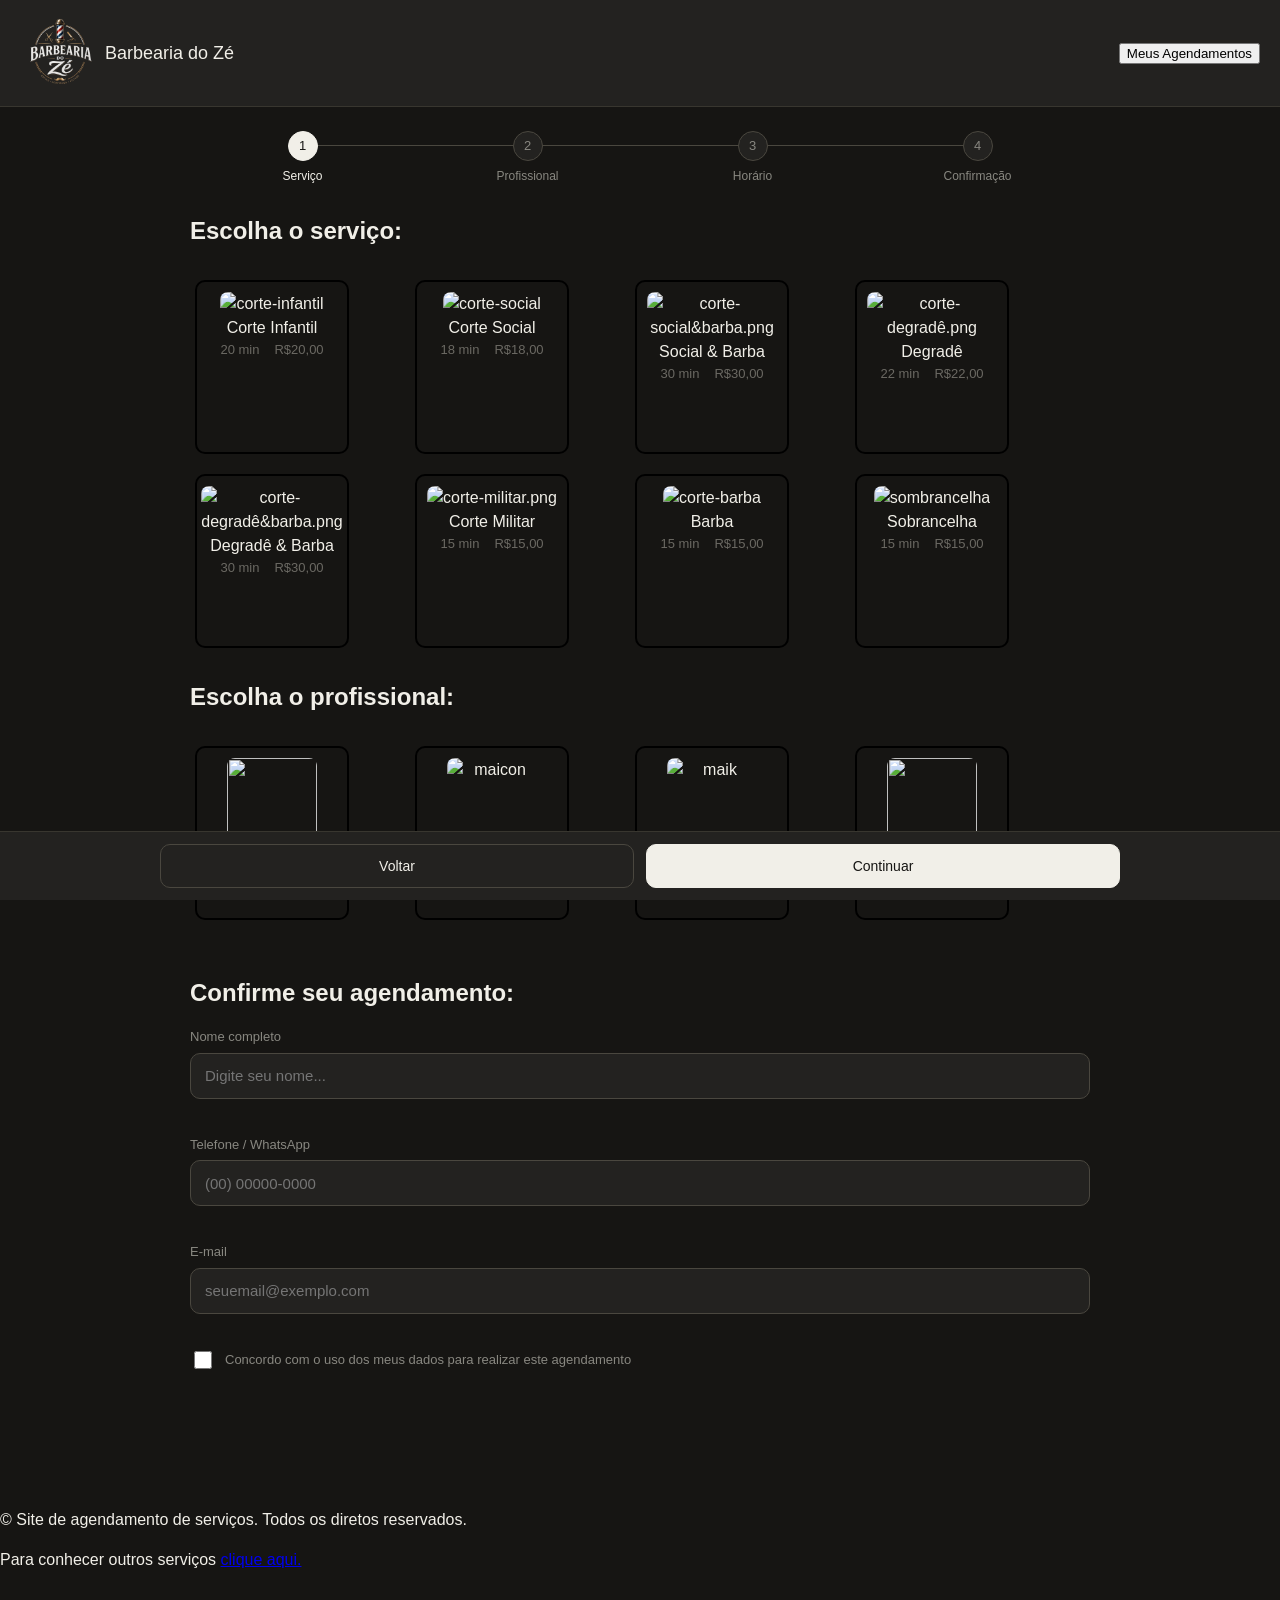
==== src/main/resources/static/index.html @ 599cdbfb "Adicinando o navbar, estilizando as etapas, mudança nos cards e estilização nos imputs de dados" ====
<!DOCTYPE html>
<html lang="pt-br">
<head>
    <meta charset="UTF-8">
    <meta name="viewport" content="width=device-width, initial-scale=1.0">
    <title>Agendamento de Cortes</title>
    <link rel="stylesheet" href="styles/style.css">
</head>
<body>

    <header class="topbar">

        <div class="topbar_logo">
            <div class="topbar__brand">
                <img src="assets/images/logos/barbearia-dark.png" alt="logo-barbearia">
                <div class="topbar__nome">Barbearia do Zé</div>
            </div>
        </div>
        <button class="btn__historico__agendamentos" id="btn-historico">
            <i class="botao hitorico"></i>
            Meus Agendamentos
        </button>

    </header>

    <main class="conteiner">

        <ol class="etapa" id="etapa">
            <li class="etapa__item ativo">
                <span class="etapa__ciclo">1</span>
                <span class="etapa__label">Serviço</span>
            </li>
            <li class="etapa__item">
                <span class="etapa__ciclo">2</span>
                <span class="etapa__label">Profissional</span>
            </li>
            <li class="etapa__item">
                <span class="etapa__ciclo">3</span>
                <span class="etapa__label">Horário</span>
            </li>
            <li class="etapa__item">
                <span class="etapa__ciclo">4</span>
                <span class="etapa__label">Confirmação</span>
            </li>
        </ol>

        <!-- Cortes de Cabelo -->
        <h1>Escolha o serviço:</h1>
        <section class="sequencia" id="lista-servico"></section>


        <!-- Seleção do Profissional -->
        <h1>Escolha o profissional:</h1>
        <section class="sequencia" id="lista-profissionais"></section>

        <img src="" alt="">

        <!-- Coleta do Nome do Cliente -->
        <h1>Confirme seu agendamento:</h1>
        <section>
            <form class="formulario" id="formulario" novalidate>
                <div class="campo">
                    <label for="inp-nome">Nome completo</label>
                    <input type="text" id="inp-nome" name="inputNome" autocomplete="off" placeholder="Digite seu nome...">
                    <span class="campo__erro" id="erro-nome"></span>
                </div>

                <div class="campo">
                    <label for="inp-tel">Telefone / WhatsApp</label>
                    <input type="tel" id="inp-tel" name="inputTel" autocomplete="off" placeholder="(00) 00000-0000">
                    <span class="campo__erro" id="erro-tel"></span>
                </div>

                <div class="campo">
                    <label for="inp-email">E-mail</label>
                    <input type="email" id="inp-email" name="inputEmail" autocomplete="off" placeholder="seuemail@exemplo.com">
                    <span class="campo__erro" id="erro-email"></span>
                </div>

                <div class="campo">
                    <label class="checkbox">
                        <input type="checkbox" id="inp-consentimento">
                        <span>Concordo com o uso dos meus dados para realizar este agendamento</span>
                    </label>
                    <span class="campo__erro" id="erro-consentimento"></span>
                </div>
            </form>
        </section>

        <nav class="nav-etapa">
            <button onclick="voltarEtapa()">Voltar</button>
            <button onclick="avancarEtapa()">Continuar</button>
        </nav>

    </main>
    <footer>
        <p>&copy Site de agendamento de serviços. Todos os diretos reservados.</p>
        <p>Para conhecer outros serviços <a href="../MyProjects/site-html/sobremim.html" target="_blank">clique aqui.</a></p>
    </footer>

    <script src="js/script.js"></script>
</body>
</html>
---- src/main/resources/static/styles/style.css ----
body {
    margin: 0;
    font-family: -apple-system, BlinkMacSystemFont, "Segoe UI", Roboto, Helvetica, Arial, sans-serif;;
    background: #161513;
    color: #f1efe8;
    line-height: 1.5; /* Oq isso faz? */
    -webkit-font-smoothing: antialiased; /* Oq isso faz? */
    padding-bottom: 80px;
}

h1 {
    font-size: 1.5rem;
}
.topbar {
    display: flex;
    align-items: center;
    justify-content: space-between;
    padding: 8px 20px;
    border-bottom: 0.5px solid #38362f;
    position: sticky;
    top: 0;
    z-index: 10;
    background: #232220;
}

.topbar__brand {
  display: flex;
  align-items: center;
  gap: 5px;
}

.topbar__nome {
  font-weight: 500;
  font-size: 18px;
}

.topbar img {
    width: 80px;
    height: 90px;
    object-fit: contain;
}

/* ETAPA (stepper) */
.etapa {
    display: flex;
    list-style: none;
    padding: 0;
    margin: 0 0 28px;
}

.etapa__item {
    flex: 1;
    display: flex;
    flex-direction: column;
    align-items: center;
    gap: 6px;
    position: relative;
    font-size: 12px;
    color: #888780;
}

/* Linha conectando os itens */
.etapa__item::before {
    content: "";
    position: absolute;
    top: 14px;
    left: -50%;
    width: 100%;
    height: 1px;
    background: #4a473f;
    z-index: -1;
}

.etapa__item:first-child::before {
    content: none;
}

.etapa__ciclo {
    width: 28px;
    height: 28px;
    border-radius: 50%;
    background: #232220;
    border: 1px solid #4a473f;
    display: flex;
    align-items: center;
    justify-content: center;
    font-size: 13px;
    font-weight: 500;
    color: #888780;
}

/* Etapa ativa */
.etapa__item.ativo .etapa__ciclo {
    background: #f1efe8;
    color: #161513;
    border-color: #f1efe8;
}

.etapa__item.ativo .etapa__label {
    color: #f1efe8;
    font-weight: 500;
}

/* Etapa concluída */
.etapa__item.concluido .etapa__ciclo {
    background: #085041;
    color: #9fe1cb;
    border-color: #0f6e56;
}

.conteiner {
    max-width: 900px;
    margin: 0 auto; /* Isso deixou centralizado  */
    padding: 24px 16px 100px;
}

.sequencia {
    display: grid;
    grid-template-columns: repeat(4, 200px); /* sequencia "formato de tabela"*/
    gap: 20px;
    padding: 15px 5px;
    /*display: flex; /* organiza os dados em sequencia "lateral" */
    
    overflow-x: auto;
    overflow-y: hidden;
}

input[type="radio"] {
    display: none;
}

.card {
    width: 130px;
    height: 150px;
    flex-shrink: 0; /* impede o card de encolher */

    display: flex;
    flex-direction: column;
    align-items: center;
    
    border: 2px solid #000;
    border-radius: 10px;
    padding: 10px;
    cursor: pointer;
    text-align: center;
}

.dados {
    font-size: 13px;
    color: #6b6963;
    display: flex;
    justify-content: space-between;
    gap: 15px;
}

.titulo {
    font-weight: 500;
    font-size: 1x;
}

.card img { /* As imagens tem que manter uma proporção fixa - 3-4*/
    width: 90px;
    height: 100px; /* Define a altura da imagem*/
    object-fit: contain; /* mantém a proporção */
    border-radius: 8px;
}

input[type="radio"]:checked + .card {
    border: 2px solid #ccc;
    transform: scale(1.05);
}

.btn {
  display: inline-flex;
  align-items: center;
  gap: 8px;
  height: 44px;
  padding: 0 20px;
  border-radius: var(--radius-md);
  border: 1px solid var(--color-border-strong);
  background: transparent;
  color: var(--color-text);
  font-family: inherit;
  font-size: 14px;
  font-weight: 500;
  cursor: pointer;
  transition: transform 0.08s ease, background 0.12s ease;
}

/* FORMULARIO PARA INSERIR OS DADOS DO USUARIO*/

.formulario {
    display: flex;
    flex-direction: column;
    gap: 16px;
    margin-top: 12px;
}

.campo {
    display: flex;
    flex-direction: column;
    gap: 6px;
}

.campo label {
    font-size: 13px;
    font-weight: 500;
    color: #888780;
}

.campo input[type="text"],
.campo input[type="tel"],
.campo input[type="email"] {
    height: 44px;
    padding: 0 14px;
    border-radius: 10px;
    border: 1px solid #4a473f;
    background: #232220;
    color: #f1efe8;
    font-family: inherit;
    font-size: 15px;
}

.campo input:focus {
    outline: none;
    border-color: #0f6e56;
    box-shadow: 0 0 0 3px #04342c;
}

.campo input.invalido {
    border-color: #993c1d;
}

.campo__erro {
    font-size: 12px;
    color: #f0997b;
    min-height: 14px;
}

.checkbox {
    display: flex;
    align-items: flex-start;
    gap: 10px;
    font-size: 14px;
    color: #888780;
    cursor: pointer;
}

.checkbox input {
    width: 18px;
    height: 18px;
    margin-top: 1px;
    accent-color: #0f6e56;
    flex-shrink: 0;
}

/*   BOTOES DE NAVEGAÇÃO   */
.nav-etapa {
    display: flex;
    justify-content: space-between;
    gap: 12px;
    padding: 12px 160px;
    background: #232220;
    border-top: 0.5px solid #38362f;
    position: fixed;
    bottom: 0;
    left: 0;
    right: 0;
}

.nav-etapa button {
    flex: 1;
    height: 44px;
    border-radius: 10px;
    border: 1px solid #4a473f;
    background: transparent;
    color: #f1efe8;
    font-family: inherit;
    font-size: 14px;
    font-weight: 500;
    cursor: pointer;
    transition: background 0.12s ease, transform 0.08s ease;
}

.nav-etapa button:hover {
    background: #464441;
}

.nav-etapa button:active {
    transform: scale(0.98);
}

/* Botão continuar (último filho) com destaque */
.nav-etapa button:last-child {
    background: #f1efe8;
    color: #161513;
    border-color: #f1efe8;
}

.nav-etapa button:last-child:hover {
    opacity: 0.9;
}
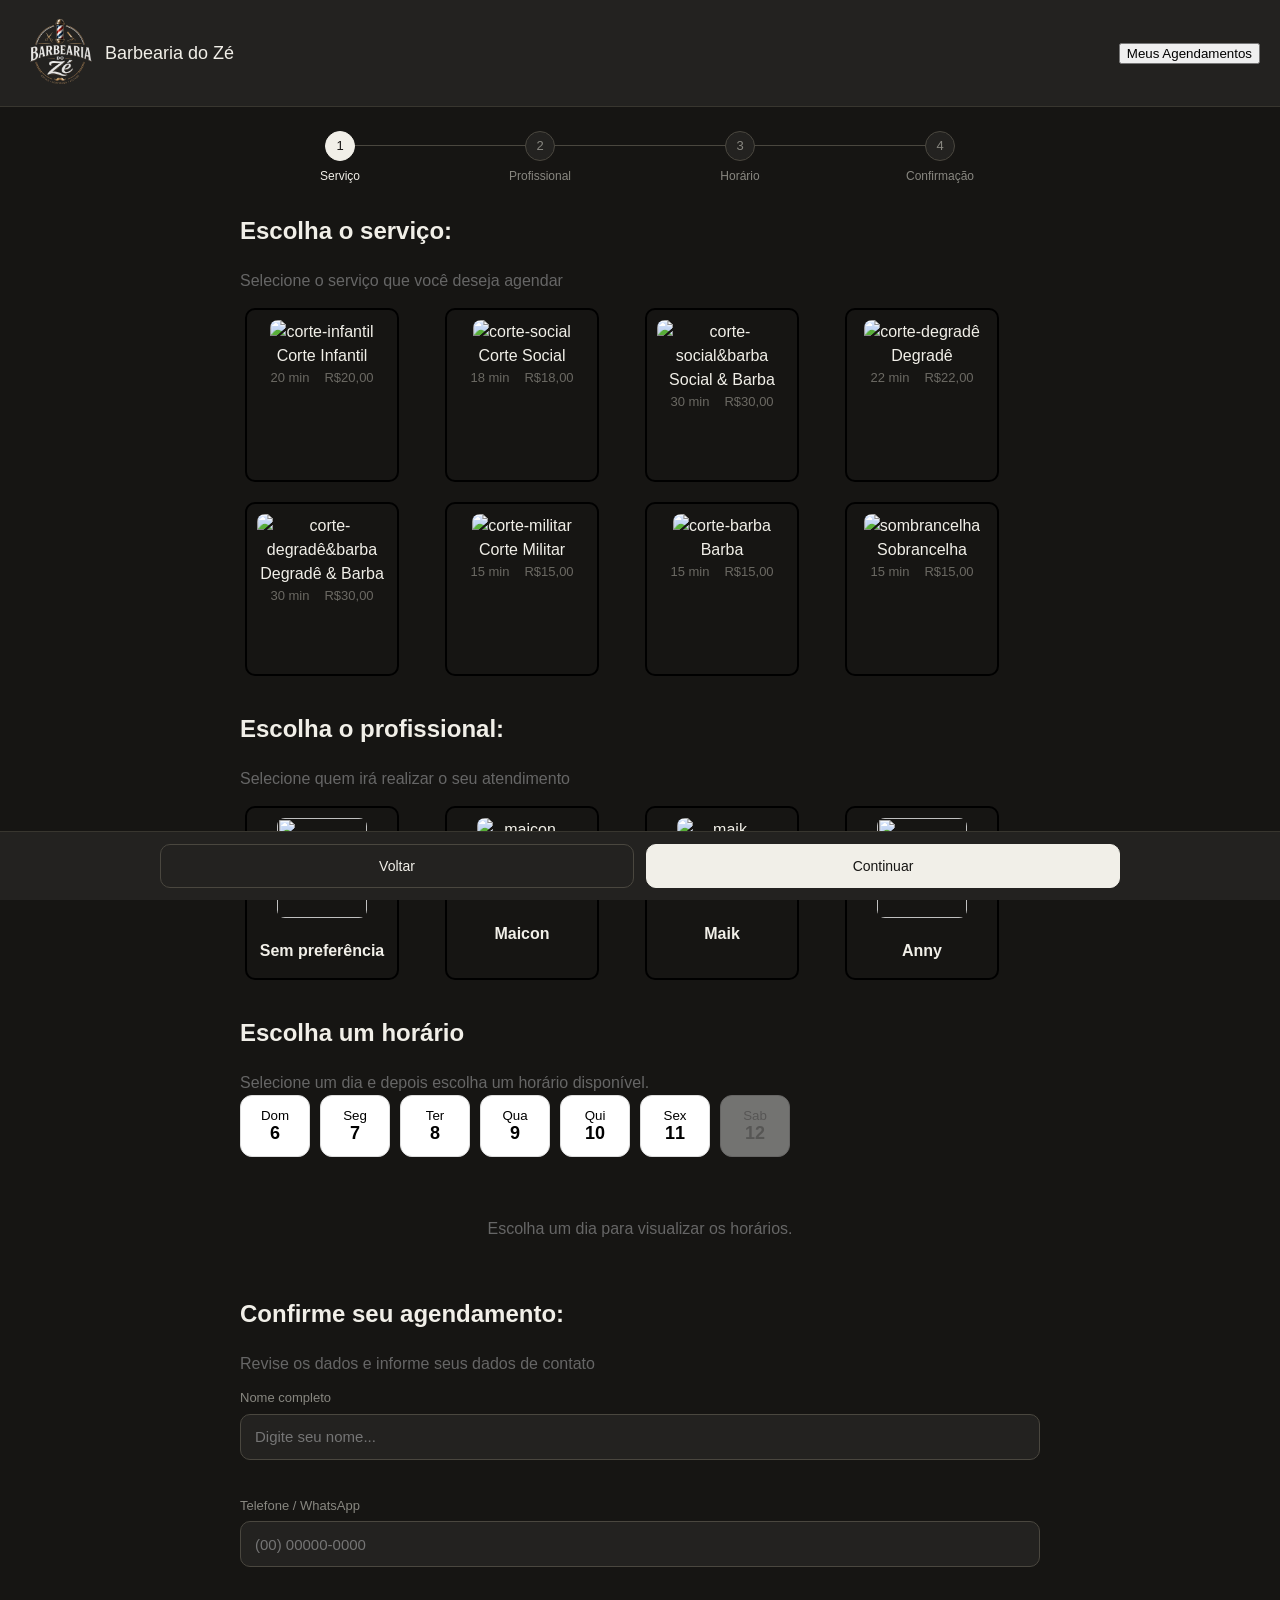
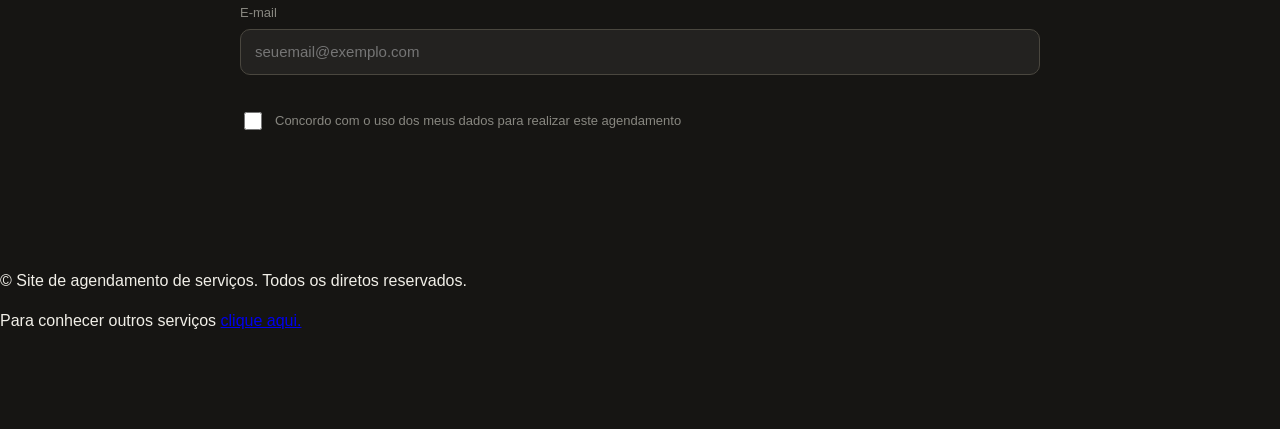
==== commit bb5a4979: "Add scheduling UI and time-slot rendering Restructure the booking UI to include an agenda section an" ====
--- a/src/main/resources/static/index.html
+++ b/src/main/resources/static/index.html
@@ -45,19 +45,31 @@
         </ol>
 
         <!-- Cortes de Cabelo -->
-        <h1>Escolha o serviço:</h1>
-        <section class="sequencia" id="lista-servico"></section>
+        <section>
+            <h1>Escolha o serviço:</h1>
+            <p class="etapa__subtitulo">Selecione o serviço que você deseja agendar</p>
+            <div class="sequencia" id="lista-servico"></div>
+        </section>
 
 
         <!-- Seleção do Profissional -->
-        <h1>Escolha o profissional:</h1>
-        <section class="sequencia" id="lista-profissionais"></section>
-
-        <img src="" alt="">
-
+        <section>
+            <h1>Escolha o profissional:</h1>
+            <p class="etapa__subtitulo">Selecione quem irá realizar o seu atendimento</p>
+            <div class="sequencia" id="lista-profissionais"></div>
+        </section>
+        
+        <section class="agenda">
+            <h1 class="etapa__titulo">Escolha um horário</h1>
+            <p class="etapa__subtitulo">Selecione um dia e depois escolha um horário disponível.</p>
+            <div class="abas-dias" id="abas-dias"></div>
+            <div class="grade-horarios" id="grade-horarios"></div>
+        </section>
+        
         <!-- Coleta do Nome do Cliente -->
-        <h1>Confirme seu agendamento:</h1>
         <section>
+            <h1 class=""etapa__titulo>Confirme seu agendamento:</h1>
+            <p class="etapa__subtitulo">Revise os dados e informe seus dados de contato</p>
             <form class="formulario" id="formulario" novalidate>
                 <div class="campo">
                     <label for="inp-nome">Nome completo</label>
--- a/src/main/resources/static/styles/style.css
+++ b/src/main/resources/static/styles/style.css
@@ -1,6 +1,6 @@
 body {
     margin: 0;
-    font-family: -apple-system, BlinkMacSystemFont, "Segoe UI", Roboto, Helvetica, Arial, sans-serif;;
+    font-family: Arial, Helvetica, sans-serif;
     background: #161513;
     color: #f1efe8;
     line-height: 1.5; /* Oq isso faz? */
@@ -109,14 +109,14 @@
 }
 
 .conteiner {
-    max-width: 900px;
+    max-width: 800px;
     margin: 0 auto; /* Isso deixou centralizado  */
     padding: 24px 16px 100px;
 }
 
 .sequencia {
     display: grid;
-    grid-template-columns: repeat(4, 200px); /* sequencia "formato de tabela"*/
+    grid-template-columns: repeat(4, 180px); /* sequencia "formato de tabela"*/
     gap: 20px;
     padding: 15px 5px;
     /*display: flex; /* organiza os dados em sequencia "lateral" */
@@ -168,6 +168,120 @@
 input[type="radio"]:checked + .card {
     border: 2px solid #ccc;
     transform: scale(1.05);
+}
+
+:root {
+  --cor-fundo: #f5f5f5;
+  --cor-card: #ffffff;
+  --cor-borda: #dddddd;
+  --cor-texto: #222222;
+  --cor-texto-suave: #666666;
+
+  --cor-primaria: #111111;
+  --cor-primaria-texto: #ffffff;
+
+  --cor-selecionado: #dff5ec;
+  --cor-selecionado-texto: #0a5c46;
+
+  --radius: 12px;
+}/*
+
+* {
+  box-sizing: border-box;
+}
+
+body {
+  margin: 0;
+  font-family: Arial, Helvetica, sans-serif;
+  background: var(--cor-fundo);
+  color: var(--cor-texto);
+}
+
+.container {
+  max-width: 700px;
+  margin: auto;
+  padding: 24px;
+}
+*/
+
+
+.etapa__subtitulo {
+  color: var(--cor-texto-suave);
+  margin-bottom: 0px;
+  padding-top: 0px;
+}
+
+/* DIAS */
+
+.abas-dias {
+  display: flex;
+  gap: 10px;
+  overflow-x: auto;
+  margin-bottom: 24px;
+}
+
+.dia {
+  min-width: 70px;
+  padding: 12px;
+  border: 1px solid var(--cor-borda);
+  border-radius: var(--radius);
+  background: var(--cor-card);
+  cursor: pointer;
+
+  display: flex;
+  flex-direction: column;
+  align-items: center;
+}
+
+.dia strong {
+  font-size: 18px;
+}
+
+.dia.ativo {
+  background: var(--cor-primaria);
+  color: var(--cor-primaria-texto);
+  border-color: var(--cor-primaria);
+}
+
+.dia:disabled {
+  opacity: 0.4;
+  cursor: not-allowed;
+}
+
+/* HORÁRIOS */
+
+.grade-horarios {
+  display: grid;
+  grid-template-columns: repeat(auto-fill, minmax(90px, 1fr));
+  gap: 12px;
+}
+
+.horario {
+  padding: 12px;
+  border: 1px solid var(--cor-borda);
+  border-radius: var(--radius);
+  background: var(--cor-card);
+  cursor: pointer;
+}
+
+.horario.ativo {
+  background: var(--cor-selecionado);
+  border-color: #0f6e56;
+  color: var(--cor-selecionado-texto);
+  font-weight: bold;
+}
+
+.horario:disabled {
+  opacity: 0.35;
+  text-decoration: line-through;
+  cursor: not-allowed;
+}
+
+.mensagem {
+  text-align: center;
+  color: var(--cor-texto-suave);
+  padding: 20px;
+  grid-column: 1 / -1;
 }
 
 .btn {
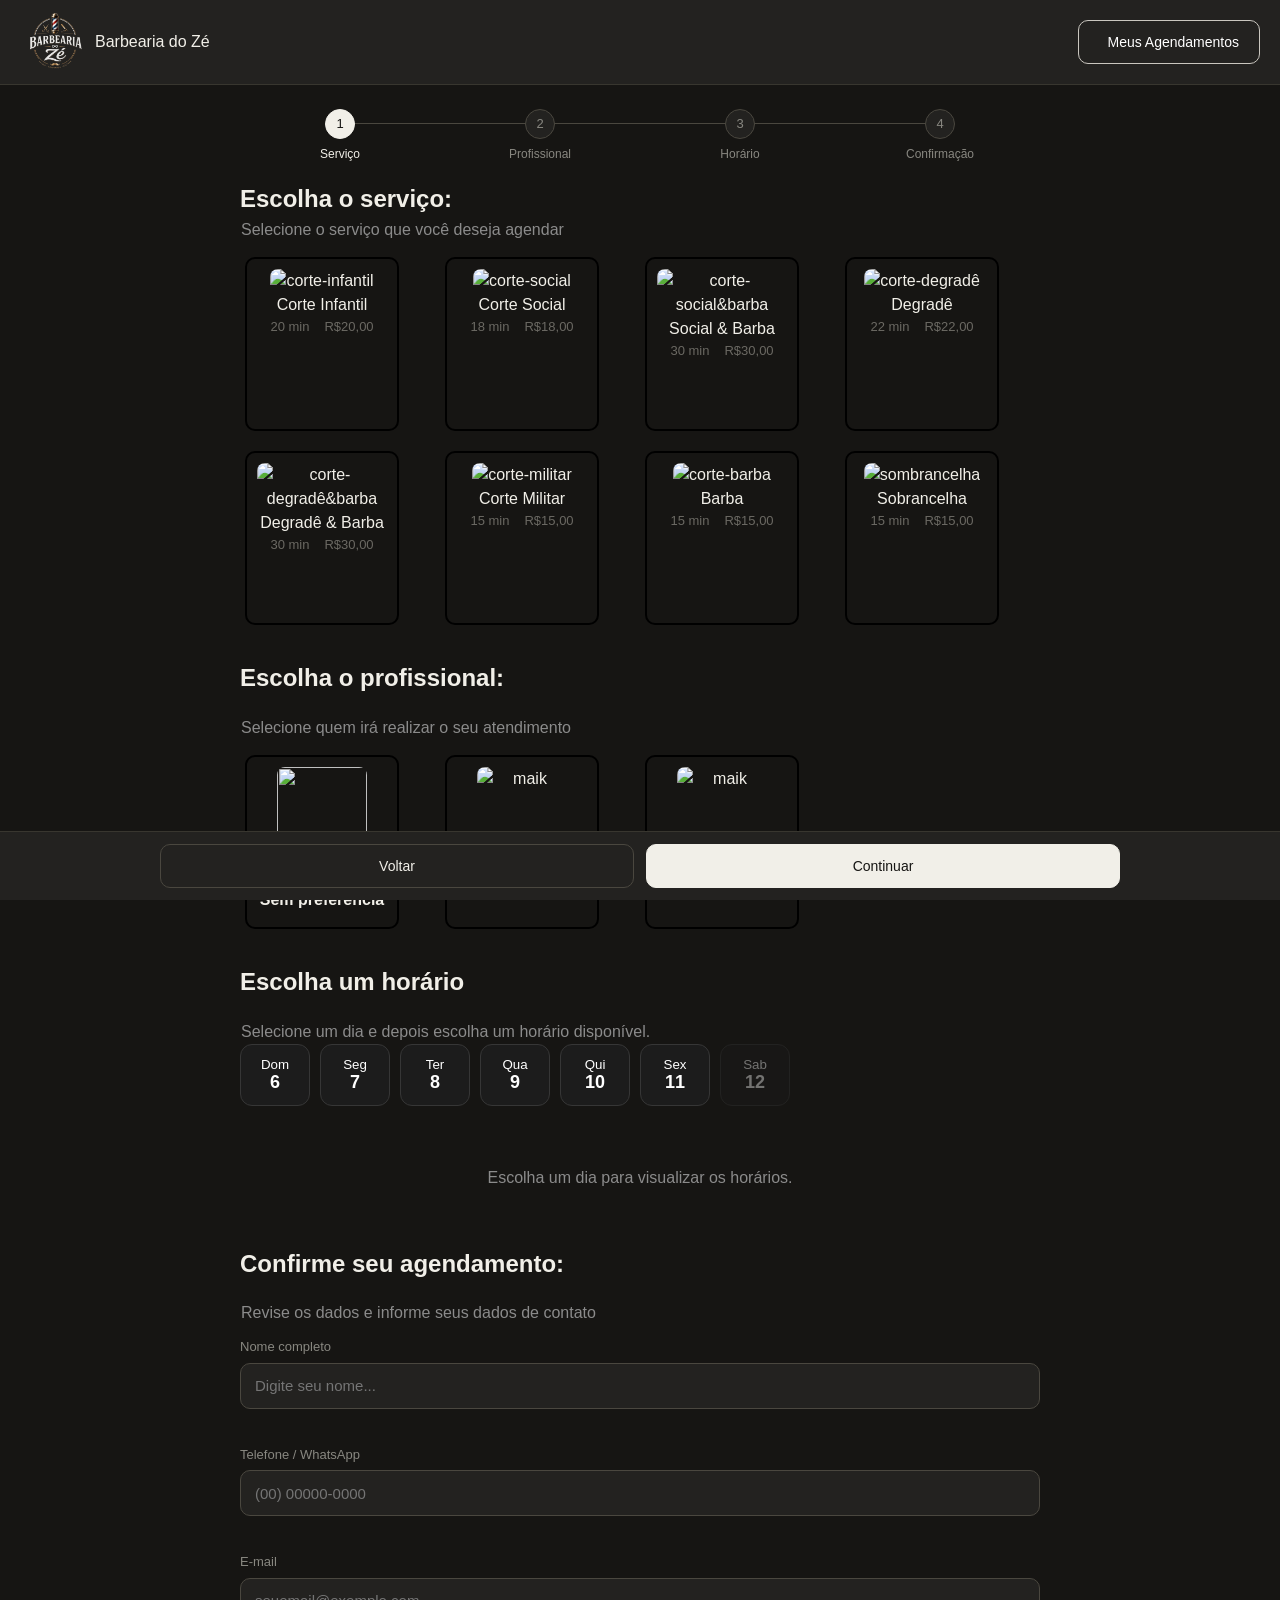
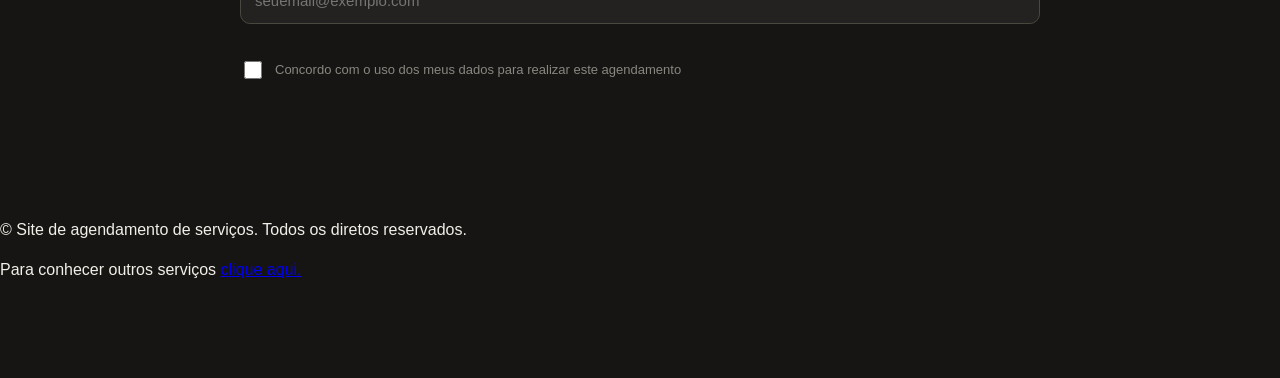
==== commit 225ff61f: "Adicionando implementação final de etapas, alterando imagem do profissional, botão" ====
--- a/src/main/resources/static/index.html
+++ b/src/main/resources/static/index.html
@@ -16,7 +16,7 @@
                 <div class="topbar__nome">Barbearia do Zé</div>
             </div>
         </div>
-        <button class="btn__historico__agendamentos" id="btn-historico">
+        <button class="btn-historico" id="btn-historico">
             <i class="botao hitorico"></i>
             Meus Agendamentos
         </button>
@@ -46,7 +46,7 @@
 
         <!-- Cortes de Cabelo -->
         <section>
-            <h1>Escolha o serviço:</h1>
+            <h1 class="etapa-titulo">Escolha o serviço:</h1>
             <p class="etapa__subtitulo">Selecione o serviço que você deseja agendar</p>
             <div class="sequencia" id="lista-servico"></div>
         </section>
--- a/src/main/resources/static/styles/style.css
+++ b/src/main/resources/static/styles/style.css
@@ -24,19 +24,19 @@
 }
 
 .topbar__brand {
-  display: flex;
-  align-items: center;
-  gap: 5px;
+    display: flex;
+    align-items: center;
+    gap: 5px;
 }
 
 .topbar__nome {
-  font-weight: 500;
-  font-size: 18px;
+    font-weight: 500;
+    font-size: 16px;
 }
 
 .topbar img {
-    width: 80px;
-    height: 90px;
+    width: 70px;
+    height: 68px;
     object-fit: contain;
 }
 
@@ -45,7 +45,7 @@
     display: flex;
     list-style: none;
     padding: 0;
-    margin: 0 0 28px;
+    margin: 0 0 18px;
 }
 
 .etapa__item {
@@ -171,6 +171,19 @@
 }
 
 :root {
+    --cor-fundo: #0f0f0f;
+    --cor-card: #1c1c1c;
+    --cor-borda: #363636;
+    --cor-texto: #ffffff;
+    --cor-texto-suave: #8b8b8b;
+
+    --cor-selecionado: #1d3b33;
+    --cor-selecionado-texto: #7ee2be;
+
+    --radius: 12px;
+}
+
+/*:root {
   --cor-fundo: #f5f5f5;
   --cor-card: #ffffff;
   --cor-borda: #dddddd;
@@ -184,121 +197,109 @@
   --cor-selecionado-texto: #0a5c46;
 
   --radius: 12px;
-}/*
-
-* {
-  box-sizing: border-box;
-}
-
-body {
-  margin: 0;
-  font-family: Arial, Helvetica, sans-serif;
-  background: var(--cor-fundo);
-  color: var(--cor-texto);
-}
-
-.container {
-  max-width: 700px;
-  margin: auto;
-  padding: 24px;
-}
-*/
-
+}*/
+
+.etapa-titulo {
+    margin: 0px;
+    padding: 0px;
+}
 
 .etapa__subtitulo {
-  color: var(--cor-texto-suave);
-  margin-bottom: 0px;
-  padding-top: 0px;
+    color: var(--cor-texto-suave);
+    margin: 1px;
+    margin-bottom: 0px;
 }
 
 /* DIAS */
 
 .abas-dias {
-  display: flex;
-  gap: 10px;
-  overflow-x: auto;
-  margin-bottom: 24px;
+    display: flex;
+    gap: 10px;
+    overflow-x: auto;
+    margin-bottom: 24px;
 }
 
 .dia {
-  min-width: 70px;
-  padding: 12px;
-  border: 1px solid var(--cor-borda);
-  border-radius: var(--radius);
-  background: var(--cor-card);
-  cursor: pointer;
-
-  display: flex;
-  flex-direction: column;
-  align-items: center;
+    min-width: 70px;
+    padding: 12px;
+    color: var(--cor-texto);
+    border: 1px solid var(--cor-borda);
+    border-radius: var(--radius);
+    background: var(--cor-card);
+    cursor: pointer;
+    
+    display: flex;
+    flex-direction: column;
+    align-items: center;
 }
 
 .dia strong {
-  font-size: 18px;
+    font-size: 18px;
 }
 
 .dia.ativo {
-  background: var(--cor-primaria);
-  color: var(--cor-primaria-texto);
-  border-color: var(--cor-primaria);
+    background: var(--cor-primaria);
+    color: var(--cor-primaria-texto);
+    border-color: var(--cor-primaria);
 }
 
 .dia:disabled {
-  opacity: 0.4;
-  cursor: not-allowed;
+    opacity: 0.4;
+    cursor: not-allowed;
 }
 
 /* HORÁRIOS */
 
 .grade-horarios {
-  display: grid;
-  grid-template-columns: repeat(auto-fill, minmax(90px, 1fr));
-  gap: 12px;
+    display: grid;
+    grid-template-columns: repeat(auto-fill, minmax(90px, 1fr));
+    gap: 12px;
 }
 
 .horario {
-  padding: 12px;
-  border: 1px solid var(--cor-borda);
-  border-radius: var(--radius);
-  background: var(--cor-card);
-  cursor: pointer;
+    padding: 12px;
+    color: var(--cor-texto);
+    border: 1px solid var(--cor-borda);
+    border-radius: var(--radius);
+    background: var(--cor-card);
+    cursor: pointer;
 }
 
 .horario.ativo {
-  background: var(--cor-selecionado);
-  border-color: #0f6e56;
-  color: var(--cor-selecionado-texto);
-  font-weight: bold;
+    background: var(--cor-selecionado);
+    border-color: #0f6e56;
+    color: var(--cor-selecionado-texto);
+    font-weight: bold;
 }
 
 .horario:disabled {
-  opacity: 0.35;
-  text-decoration: line-through;
-  cursor: not-allowed;
+    opacity: 0.35;
+    text-decoration: line-through;
+    cursor: not-allowed;
 }
 
 .mensagem {
-  text-align: center;
-  color: var(--cor-texto-suave);
-  padding: 20px;
-  grid-column: 1 / -1;
-}
-
-.btn {
-  display: inline-flex;
-  align-items: center;
-  gap: 8px;
-  height: 44px;
-  padding: 0 20px;
-  border-radius: var(--radius-md);
-  border: 1px solid var(--color-border-strong);
-  background: transparent;
-  color: var(--color-text);
-  font-family: inherit;
-  font-size: 14px;
-  font-weight: 500;
-  cursor: pointer;
-  transition: transform 0.08s ease, background 0.12s ease;
+    text-align: center;
+    color: var(--cor-texto-suave);
+    padding: 20px;
+    grid-column: 1 / -1;
+}
+
+.btn-historico {
+    display: inline-flex;
+    align-items: center;
+    gap: 8px;
+    height: 44px;
+    padding: 0 20px;
+    border-radius: 10px;
+    border: 1px solid #c9c6bf;
+    background: transparent;
+    color: #ffffff;
+    font-family: inherit;
+    font-size: 14px;
+    font-weight: 500;
+    cursor: pointer;
+    transition: transform 0.08s ease, background 0.12s ease;
 }
 
 /* FORMULARIO PARA INSERIR OS DADOS DO USUARIO*/
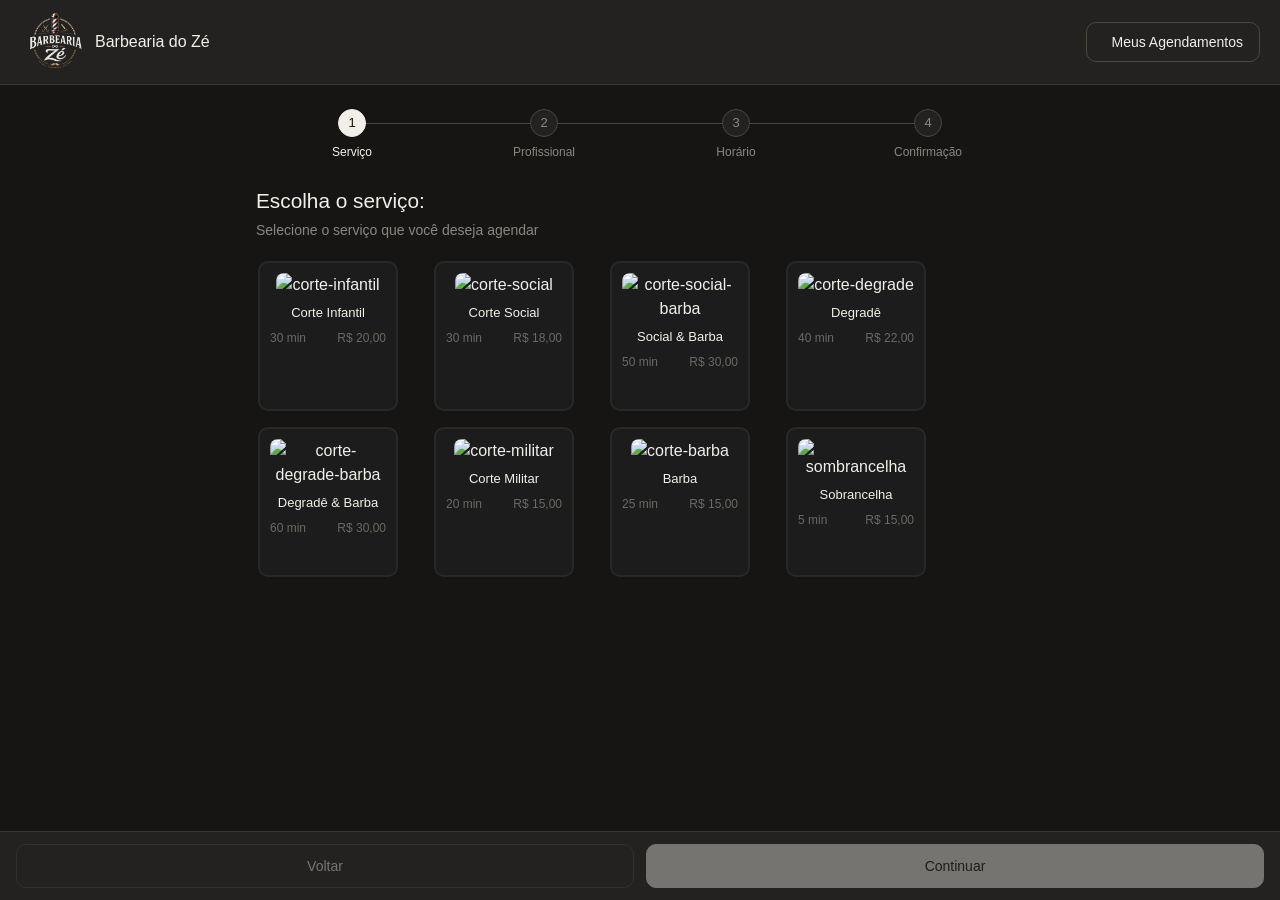
==== commit dcd4bbb7: "Implementação das sessões de etapas" ====
--- a/src/main/resources/static/index.html
+++ b/src/main/resources/static/index.html
@@ -44,51 +44,51 @@
             </li>
         </ol>
 
-        <!-- Cortes de Cabelo -->
-        <section>
+        <!-- ETAPA 1: SERVIÇOS -->
+        <section id="painel-1">
             <h1 class="etapa-titulo">Escolha o serviço:</h1>
             <p class="etapa__subtitulo">Selecione o serviço que você deseja agendar</p>
             <div class="sequencia" id="lista-servico"></div>
         </section>
 
-
-        <!-- Seleção do Profissional -->
-        <section>
-            <h1>Escolha o profissional:</h1>
+        <!-- ETAPA 2: PROFISSIONAIS -->
+        <section id="painel-2" hidden>
+            <h1 class="etapa-titulo">Escolha o profissional:</h1>
             <p class="etapa__subtitulo">Selecione quem irá realizar o seu atendimento</p>
             <div class="sequencia" id="lista-profissionais"></div>
         </section>
-        
-        <section class="agenda">
-            <h1 class="etapa__titulo">Escolha um horário</h1>
-            <p class="etapa__subtitulo">Selecione um dia e depois escolha um horário disponível.</p>
+
+        <!-- ETAPA 3: HORÁRIO -->
+        <section id="painel-3" hidden>
+            <h1 class="etapa-titulo">Escolha um horário</h1>
+            <p class="etapa__subtitulo">Selecione um dia e depois escolha um horário disponível</p>
             <div class="abas-dias" id="abas-dias"></div>
             <div class="grade-horarios" id="grade-horarios"></div>
         </section>
-        
-        <!-- Coleta do Nome do Cliente -->
-        <section>
-            <h1 class=""etapa__titulo>Confirme seu agendamento:</h1>
+
+        <!-- ETAPA 4: CONFIRMAÇÃO -->
+        <section id="painel-4" hidden>
+            <h1 class="etapa-titulo">Confirme seu agendamento:</h1>
             <p class="etapa__subtitulo">Revise os dados e informe seus dados de contato</p>
+
+            <!--<div class="resumo" id="resumo"></div>-->
+
             <form class="formulario" id="formulario" novalidate>
                 <div class="campo">
                     <label for="inp-nome">Nome completo</label>
                     <input type="text" id="inp-nome" name="inputNome" autocomplete="off" placeholder="Digite seu nome...">
                     <span class="campo__erro" id="erro-nome"></span>
                 </div>
-
                 <div class="campo">
                     <label for="inp-tel">Telefone / WhatsApp</label>
                     <input type="tel" id="inp-tel" name="inputTel" autocomplete="off" placeholder="(00) 00000-0000">
                     <span class="campo__erro" id="erro-tel"></span>
                 </div>
-
                 <div class="campo">
                     <label for="inp-email">E-mail</label>
                     <input type="email" id="inp-email" name="inputEmail" autocomplete="off" placeholder="seuemail@exemplo.com">
                     <span class="campo__erro" id="erro-email"></span>
                 </div>
-
                 <div class="campo">
                     <label class="checkbox">
                         <input type="checkbox" id="inp-consentimento">
@@ -99,17 +99,25 @@
             </form>
         </section>
 
-        <nav class="nav-etapa">
-            <button onclick="voltarEtapa()">Voltar</button>
-            <button onclick="avancarEtapa()">Continuar</button>
-        </nav>
+        <!-- TELA DE SUCESSO -->
+        <section id="painel-sucesso" hidden>
+            <div class="sucesso">
+                <div class="sucesso__icone">✓</div>
+                <h1 class="etapa-titulo">Agendamento confirmado!</h1>
+                <p class="etapa__subtitulo" id="sucesso-texto"></p>
+                <button class="btn-novo" onclick="reiniciar()">Fazer novo agendamento</button>
+            </div>
+        </section>
 
     </main>
-    <footer>
-        <p>&copy Site de agendamento de serviços. Todos os diretos reservados.</p>
-        <p>Para conhecer outros serviços <a href="../MyProjects/site-html/sobremim.html" target="_blank">clique aqui.</a></p>
-    </footer>
+
+    <nav class="nav-etapa" id="nav-etapa">
+        <button onclick="voltarEtapa()" id="btn-voltar">Voltar</button>
+        <button onclick="avancarEtapa()" id="btn-continuar">Continuar</button>
+    </nav>
+
+    <div class="aviso" id="aviso"></div>
 
     <script src="js/script.js"></script>
 </body>
-</html>+</html>
--- a/src/main/resources/static/styles/style.css
+++ b/src/main/resources/static/styles/style.css
@@ -1,26 +1,56 @@
+* {
+    box-sizing: border-box;
+    margin: 0;
+    padding: 0;
+}
+
+:root {
+    --cor-fundo: #161513;
+    --cor-card: #1c1c1c;
+    --cor-superficie: #232220;
+    --cor-borda: #4a473f;
+    --cor-borda-suave: #38362f;
+    --cor-texto: #f1efe8;
+    --cor-texto-suave: #888780;
+    --cor-texto-muted: #6b6963;
+    --cor-primaria: #f1efe8;
+    --cor-primaria-texto: #161513;
+    --cor-selecionado: #085041;
+    --cor-selecionado-borda: #0f6e56;
+    --cor-selecionado-texto: #9fe1cb;
+    --cor-perigo: #993c1d;
+    --cor-perigo-texto: #f0997b;
+    --radius: 10px;
+}
+
 body {
-    margin: 0;
     font-family: Arial, Helvetica, sans-serif;
-    background: #161513;
-    color: #f1efe8;
-    line-height: 1.5; /* Oq isso faz? */
-    -webkit-font-smoothing: antialiased; /* Oq isso faz? */
+    background: var(--cor-fundo);
+    color: var(--cor-texto);
+    line-height: 1.5;
+    -webkit-font-smoothing: antialiased;
     padding-bottom: 80px;
 }
 
 h1 {
-    font-size: 1.5rem;
-}
+    font-size: 1.3rem;
+    font-weight: 500;
+}
+
+/* ============================================================
+   TOPBAR
+   ============================================================ */
+
 .topbar {
     display: flex;
     align-items: center;
     justify-content: space-between;
     padding: 8px 20px;
-    border-bottom: 0.5px solid #38362f;
+    border-bottom: 0.5px solid var(--cor-borda-suave);
     position: sticky;
     top: 0;
     z-index: 10;
-    background: #232220;
+    background: var(--cor-superficie);
 }
 
 .topbar__brand {
@@ -40,12 +70,46 @@
     object-fit: contain;
 }
 
-/* ETAPA (stepper) */
+.btn-historico {
+    display: inline-flex;
+    align-items: center;
+    gap: 8px;
+    height: 40px;
+    padding: 0 16px;
+    border-radius: var(--radius);
+    border: 1px solid var(--cor-borda);
+    background: transparent;
+    color: var(--cor-texto);
+    font-family: inherit;
+    font-size: 14px;
+    font-weight: 500;
+    cursor: pointer;
+    transition: background 0.12s ease;
+}
+
+.btn-historico:hover {
+    background: var(--cor-borda-suave);
+}
+
+/* ============================================================
+   CONTAINER
+   ============================================================ */
+
+.conteiner {
+    max-width: 800px;
+    margin: 0 auto;
+    padding: 24px 16px 100px;
+}
+
+/* ============================================================
+   ETAPA (stepper)
+   ============================================================ */
+
 .etapa {
     display: flex;
     list-style: none;
     padding: 0;
-    margin: 0 0 18px;
+    margin: 0 0 24px;
 }
 
 .etapa__item {
@@ -56,10 +120,9 @@
     gap: 6px;
     position: relative;
     font-size: 12px;
-    color: #888780;
-}
-
-/* Linha conectando os itens */
+    color: var(--cor-texto-suave);
+}
+
 .etapa__item::before {
     content: "";
     position: absolute;
@@ -67,7 +130,7 @@
     left: -50%;
     width: 100%;
     height: 1px;
-    background: #4a473f;
+    background: var(--cor-borda);
     z-index: -1;
 }
 
@@ -79,48 +142,52 @@
     width: 28px;
     height: 28px;
     border-radius: 50%;
-    background: #232220;
-    border: 1px solid #4a473f;
+    background: var(--cor-superficie);
+    border: 1px solid var(--cor-borda);
     display: flex;
     align-items: center;
     justify-content: center;
     font-size: 13px;
     font-weight: 500;
-    color: #888780;
-}
-
-/* Etapa ativa */
+    color: var(--cor-texto-suave);
+}
+
 .etapa__item.ativo .etapa__ciclo {
-    background: #f1efe8;
-    color: #161513;
-    border-color: #f1efe8;
+    background: var(--cor-primaria);
+    color: var(--cor-primaria-texto);
+    border-color: var(--cor-primaria);
 }
 
 .etapa__item.ativo .etapa__label {
-    color: #f1efe8;
-    font-weight: 500;
-}
-
-/* Etapa concluída */
+    color: var(--cor-texto);
+    font-weight: 500;
+}
+
 .etapa__item.concluido .etapa__ciclo {
-    background: #085041;
-    color: #9fe1cb;
-    border-color: #0f6e56;
-}
-
-.conteiner {
-    max-width: 800px;
-    margin: 0 auto; /* Isso deixou centralizado  */
-    padding: 24px 16px 100px;
-}
+    background: var(--cor-selecionado);
+    color: var(--cor-selecionado-texto);
+    border-color: var(--cor-selecionado-borda);
+}
+
+.etapa-titulo {
+    margin-bottom: 4px;
+}
+
+.etapa__subtitulo {
+    color: var(--cor-texto-suave);
+    font-size: 14px;
+    margin-bottom: 16px;
+}
+
+/* ============================================================
+   CARDS (serviços e profissionais)
+   ============================================================ */
 
 .sequencia {
     display: grid;
-    grid-template-columns: repeat(4, 180px); /* sequencia "formato de tabela"*/
-    gap: 20px;
-    padding: 15px 5px;
-    /*display: flex; /* organiza os dados em sequencia "lateral" */
-    
+    grid-template-columns: repeat(4, 160px);
+    gap: 16px;
+    padding: 4px 2px;
     overflow-x: auto;
     overflow-y: hidden;
 }
@@ -130,111 +197,89 @@
 }
 
 .card {
-    width: 130px;
-    height: 150px;
-    flex-shrink: 0; /* impede o card de encolher */
-
+    width: 140px;
+    min-height: 150px;
+    flex-shrink: 0;
     display: flex;
     flex-direction: column;
     align-items: center;
-    
-    border: 2px solid #000;
-    border-radius: 10px;
+    gap: 6px;
+    border: 2px solid #2a2825;
+    border-radius: var(--radius);
     padding: 10px;
     cursor: pointer;
     text-align: center;
+    background: var(--cor-card);
+    transition: border-color 0.15s ease, transform 0.1s ease;
+}
+
+.card:hover {
+    border-color: var(--cor-borda);
+}
+
+.card img {
+    width: 90px;
+    height: 90px;
+    object-fit: cover;
+    border-radius: 8px;
+}
+
+.titulo {
+    font-weight: 500;
+    font-size: 13px;
+    color: var(--cor-texto);
 }
 
 .dados {
-    font-size: 13px;
-    color: #6b6963;
+    font-size: 12px;
+    color: var(--cor-texto-muted);
     display: flex;
     justify-content: space-between;
-    gap: 15px;
-}
-
-.titulo {
-    font-weight: 500;
-    font-size: 1x;
-}
-
-.card img { /* As imagens tem que manter uma proporção fixa - 3-4*/
-    width: 90px;
-    height: 100px; /* Define a altura da imagem*/
-    object-fit: contain; /* mantém a proporção */
-    border-radius: 8px;
+    width: 100%;
+    gap: 4px;
 }
 
 input[type="radio"]:checked + .card {
-    border: 2px solid #ccc;
-    transform: scale(1.05);
-}
-
-:root {
-    --cor-fundo: #0f0f0f;
-    --cor-card: #1c1c1c;
-    --cor-borda: #363636;
-    --cor-texto: #ffffff;
-    --cor-texto-suave: #8b8b8b;
-
-    --cor-selecionado: #1d3b33;
-    --cor-selecionado-texto: #7ee2be;
-
-    --radius: 12px;
-}
-
-/*:root {
-  --cor-fundo: #f5f5f5;
-  --cor-card: #ffffff;
-  --cor-borda: #dddddd;
-  --cor-texto: #222222;
-  --cor-texto-suave: #666666;
-
-  --cor-primaria: #111111;
-  --cor-primaria-texto: #ffffff;
-
-  --cor-selecionado: #dff5ec;
-  --cor-selecionado-texto: #0a5c46;
-
-  --radius: 12px;
-}*/
-
-.etapa-titulo {
-    margin: 0px;
-    padding: 0px;
-}
-
-.etapa__subtitulo {
-    color: var(--cor-texto-suave);
-    margin: 1px;
-    margin-bottom: 0px;
-}
-
-/* DIAS */
+    border-color: var(--cor-selecionado-borda);
+    background: #0d2b24;
+    transform: scale(1.03);
+}
+
+input[type="radio"]:checked + .card .titulo {
+    color: var(--cor-selecionado-texto);
+}
+
+/* ============================================================
+   AGENDA (dias e horários)
+   ============================================================ */
 
 .abas-dias {
     display: flex;
     gap: 10px;
     overflow-x: auto;
-    margin-bottom: 24px;
+    margin-bottom: 20px;
+    padding-bottom: 4px;
 }
 
 .dia {
-    min-width: 70px;
-    padding: 12px;
+    min-width: 64px;
+    padding: 10px 8px;
     color: var(--cor-texto);
     border: 1px solid var(--cor-borda);
     border-radius: var(--radius);
     background: var(--cor-card);
     cursor: pointer;
-    
     display: flex;
     flex-direction: column;
     align-items: center;
+    gap: 2px;
+    font-family: inherit;
+    font-size: 13px;
+    transition: background 0.12s ease;
 }
 
 .dia strong {
-    font-size: 18px;
+    font-size: 17px;
 }
 
 .dia.ativo {
@@ -248,28 +293,33 @@
     cursor: not-allowed;
 }
 
-/* HORÁRIOS */
-
 .grade-horarios {
     display: grid;
     grid-template-columns: repeat(auto-fill, minmax(90px, 1fr));
-    gap: 12px;
+    gap: 10px;
 }
 
 .horario {
-    padding: 12px;
+    padding: 10px;
     color: var(--cor-texto);
     border: 1px solid var(--cor-borda);
     border-radius: var(--radius);
     background: var(--cor-card);
     cursor: pointer;
+    font-family: inherit;
+    font-size: 14px;
+    transition: background 0.12s ease;
+}
+
+.horario:hover:not(:disabled) {
+    border-color: var(--cor-texto-suave);
 }
 
 .horario.ativo {
     background: var(--cor-selecionado);
-    border-color: #0f6e56;
+    border-color: var(--cor-selecionado-borda);
     color: var(--cor-selecionado-texto);
-    font-weight: bold;
+    font-weight: 500;
 }
 
 .horario:disabled {
@@ -283,32 +333,49 @@
     color: var(--cor-texto-suave);
     padding: 20px;
     grid-column: 1 / -1;
-}
-
-.btn-historico {
-    display: inline-flex;
-    align-items: center;
-    gap: 8px;
-    height: 44px;
-    padding: 0 20px;
-    border-radius: 10px;
-    border: 1px solid #c9c6bf;
-    background: transparent;
-    color: #ffffff;
-    font-family: inherit;
-    font-size: 14px;
-    font-weight: 500;
-    cursor: pointer;
-    transition: transform 0.08s ease, background 0.12s ease;
-}
-
-/* FORMULARIO PARA INSERIR OS DADOS DO USUARIO*/
+    font-size: 14px;
+}
+
+/* ============================================================
+   RESUMO (etapa 4)
+   ============================================================ */
+
+.resumo {
+    background: var(--cor-superficie);
+    border: 1px solid var(--cor-borda-suave);
+    border-radius: var(--radius);
+    padding: 16px;
+    margin-bottom: 20px;
+}
+
+.resumo__linha {
+    display: flex;
+    justify-content: space-between;
+    align-items: center;
+    padding: 8px 0;
+    font-size: 14px;
+}
+
+.resumo__linha + .resumo__linha {
+    border-top: 0.5px solid var(--cor-borda-suave);
+}
+
+.resumo__rotulo {
+    color: var(--cor-texto-suave);
+}
+
+.resumo__valor {
+    font-weight: 500;
+}
+
+/* ============================================================
+   FORMULÁRIO
+   ============================================================ */
 
 .formulario {
     display: flex;
     flex-direction: column;
     gap: 16px;
-    margin-top: 12px;
 }
 
 .campo {
@@ -320,7 +387,7 @@
 .campo label {
     font-size: 13px;
     font-weight: 500;
-    color: #888780;
+    color: var(--cor-texto-suave);
 }
 
 .campo input[type="text"],
@@ -328,27 +395,27 @@
 .campo input[type="email"] {
     height: 44px;
     padding: 0 14px;
-    border-radius: 10px;
-    border: 1px solid #4a473f;
-    background: #232220;
-    color: #f1efe8;
+    border-radius: var(--radius);
+    border: 1px solid var(--cor-borda);
+    background: var(--cor-superficie);
+    color: var(--cor-texto);
     font-family: inherit;
     font-size: 15px;
 }
 
 .campo input:focus {
     outline: none;
-    border-color: #0f6e56;
+    border-color: var(--cor-selecionado-borda);
     box-shadow: 0 0 0 3px #04342c;
 }
 
 .campo input.invalido {
-    border-color: #993c1d;
+    border-color: var(--cor-perigo);
 }
 
 .campo__erro {
     font-size: 12px;
-    color: #f0997b;
+    color: var(--cor-perigo-texto);
     min-height: 14px;
 }
 
@@ -357,7 +424,7 @@
     align-items: flex-start;
     gap: 10px;
     font-size: 14px;
-    color: #888780;
+    color: var(--cor-texto-suave);
     cursor: pointer;
 }
 
@@ -365,18 +432,65 @@
     width: 18px;
     height: 18px;
     margin-top: 1px;
-    accent-color: #0f6e56;
+    accent-color: var(--cor-selecionado-borda);
     flex-shrink: 0;
 }
 
-/*   BOTOES DE NAVEGAÇÃO   */
+/* ============================================================
+   SUCESSO
+   ============================================================ */
+
+.sucesso {
+    text-align: center;
+    padding: 48px 0;
+    display: flex;
+    flex-direction: column;
+    align-items: center;
+    gap: 12px;
+}
+
+.sucesso__icone {
+    width: 64px;
+    height: 64px;
+    border-radius: 50%;
+    background: var(--cor-selecionado);
+    color: var(--cor-selecionado-texto);
+    font-size: 30px;
+    display: flex;
+    align-items: center;
+    justify-content: center;
+}
+
+.btn-novo {
+    margin-top: 12px;
+    height: 44px;
+    padding: 0 24px;
+    border-radius: var(--radius);
+    border: 1px solid var(--cor-borda);
+    background: transparent;
+    color: var(--cor-texto);
+    font-family: inherit;
+    font-size: 14px;
+    font-weight: 500;
+    cursor: pointer;
+    transition: background 0.12s ease;
+}
+
+.btn-novo:hover {
+    background: var(--cor-superficie);
+}
+
+/* ============================================================
+   NAVEGAÇÃO FIXA
+   ============================================================ */
+
 .nav-etapa {
     display: flex;
     justify-content: space-between;
     gap: 12px;
-    padding: 12px 160px;
-    background: #232220;
-    border-top: 0.5px solid #38362f;
+    padding: 12px 16px;
+    background: var(--cor-superficie);
+    border-top: 0.5px solid var(--cor-borda-suave);
     position: fixed;
     bottom: 0;
     left: 0;
@@ -386,10 +500,10 @@
 .nav-etapa button {
     flex: 1;
     height: 44px;
-    border-radius: 10px;
-    border: 1px solid #4a473f;
+    border-radius: var(--radius);
+    border: 1px solid var(--cor-borda);
     background: transparent;
-    color: #f1efe8;
+    color: var(--cor-texto);
     font-family: inherit;
     font-size: 14px;
     font-weight: 500;
@@ -405,13 +519,47 @@
     transform: scale(0.98);
 }
 
-/* Botão continuar (último filho) com destaque */
-.nav-etapa button:last-child {
-    background: #f1efe8;
-    color: #161513;
-    border-color: #f1efe8;
-}
-
-.nav-etapa button:last-child:hover {
+.nav-etapa button:disabled {
+    opacity: 0.4;
+    cursor: not-allowed;
+}
+
+#btn-continuar {
+    background: var(--cor-primaria);
+    color: var(--cor-primaria-texto);
+    border-color: var(--cor-primaria);
+}
+
+#btn-continuar:hover {
     opacity: 0.9;
 }
+
+#btn-continuar:disabled {
+    opacity: 0.4;
+}
+
+/* ============================================================
+   AVISO (toast)
+   ============================================================ */
+
+.aviso {
+    position: fixed;
+    bottom: 80px;
+    left: 50%;
+    transform: translateX(-50%) translateY(10px);
+    background: var(--cor-texto);
+    color: var(--cor-fundo);
+    padding: 10px 18px;
+    border-radius: var(--radius);
+    font-size: 13px;
+    opacity: 0;
+    pointer-events: none;
+    transition: opacity 0.2s ease, transform 0.2s ease;
+    z-index: 100;
+    white-space: nowrap;
+}
+
+.aviso.visivel {
+    opacity: 1;
+    transform: translateX(-50%) translateY(0);
+}
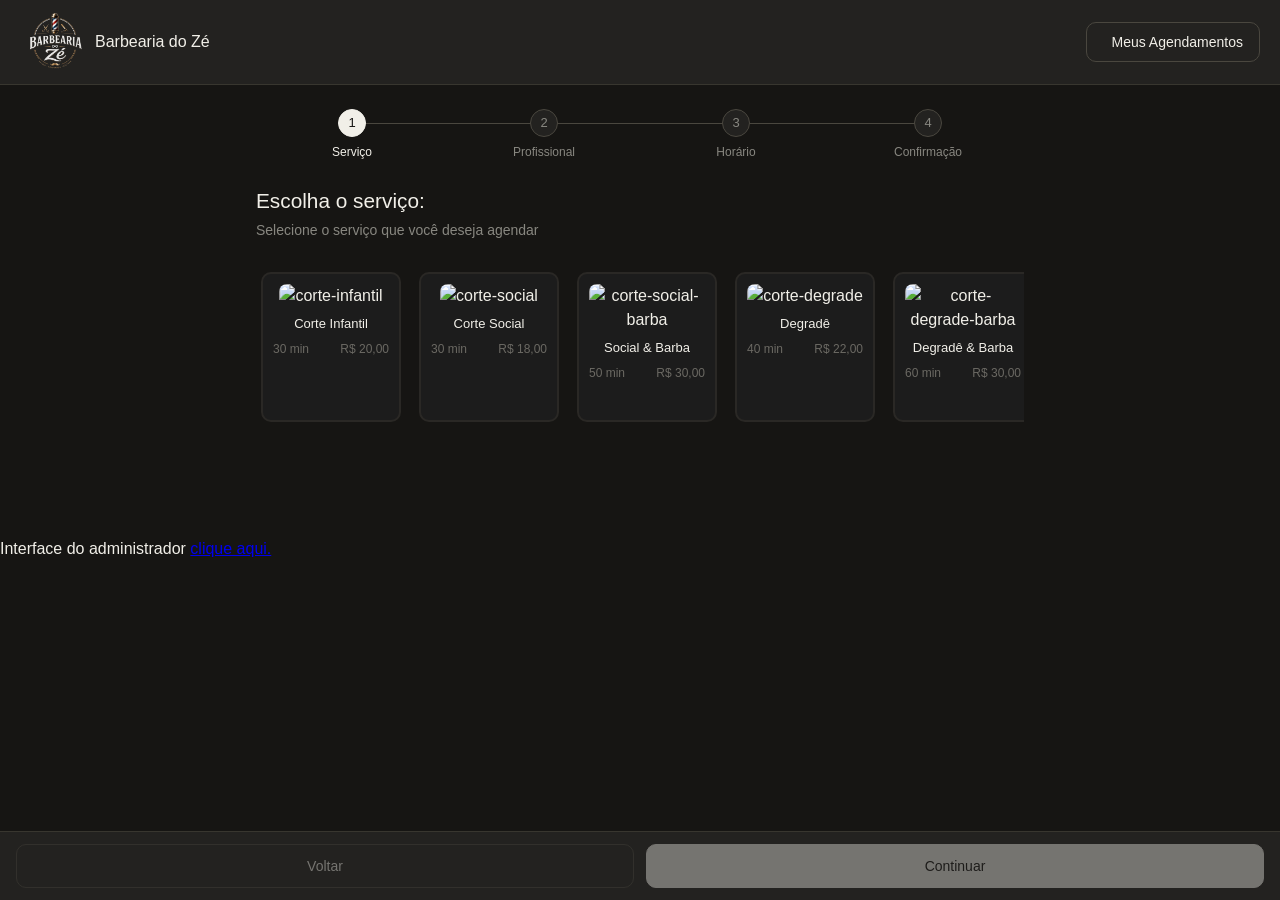
==== commit fa8e87f4: "Adicionando telas de usuario administrativo tela cadastro e login," ====
--- a/src/main/resources/static/index.html
+++ b/src/main/resources/static/index.html
@@ -75,7 +75,7 @@
 
             <form class="formulario" id="formulario" novalidate>
                 <div class="campo">
-                    <label for="inp-nome">Nome completo</label>
+                    <label for="inp-nome">Nome</label>
                     <input type="text" id="inp-nome" name="inputNome" autocomplete="off" placeholder="Digite seu nome...">
                     <span class="campo__erro" id="erro-nome"></span>
                 </div>
@@ -84,11 +84,11 @@
                     <input type="tel" id="inp-tel" name="inputTel" autocomplete="off" placeholder="(00) 00000-0000">
                     <span class="campo__erro" id="erro-tel"></span>
                 </div>
-                <div class="campo">
+                <!--<div class="campo">
                     <label for="inp-email">E-mail</label>
                     <input type="email" id="inp-email" name="inputEmail" autocomplete="off" placeholder="seuemail@exemplo.com">
                     <span class="campo__erro" id="erro-email"></span>
-                </div>
+                </div>-->
                 <div class="campo">
                     <label class="checkbox">
                         <input type="checkbox" id="inp-consentimento">
@@ -118,6 +118,10 @@
 
     <div class="aviso" id="aviso"></div>
 
+    <footer>
+        <p>Interface do administrador <a href="pages/admin.html" target="_blank">clique aqui.</a></p>
+    </footer>
+
     <script src="js/script.js"></script>
 </body>
 </html>
--- a/src/main/resources/static/styles/style.css
+++ b/src/main/resources/static/styles/style.css
@@ -185,9 +185,10 @@
 
 .sequencia {
     display: grid;
-    grid-template-columns: repeat(4, 160px);
-    gap: 16px;
-    padding: 4px 2px;
+    grid-template-columns: repeat(4, 180px); /* sequencia "formato de tabela"*/
+    gap: 18px;
+    padding: 15px 5px;
+    display: flex; /* organiza os dados em sequencia "lateral" */
     overflow-x: auto;
     overflow-y: hidden;
 }
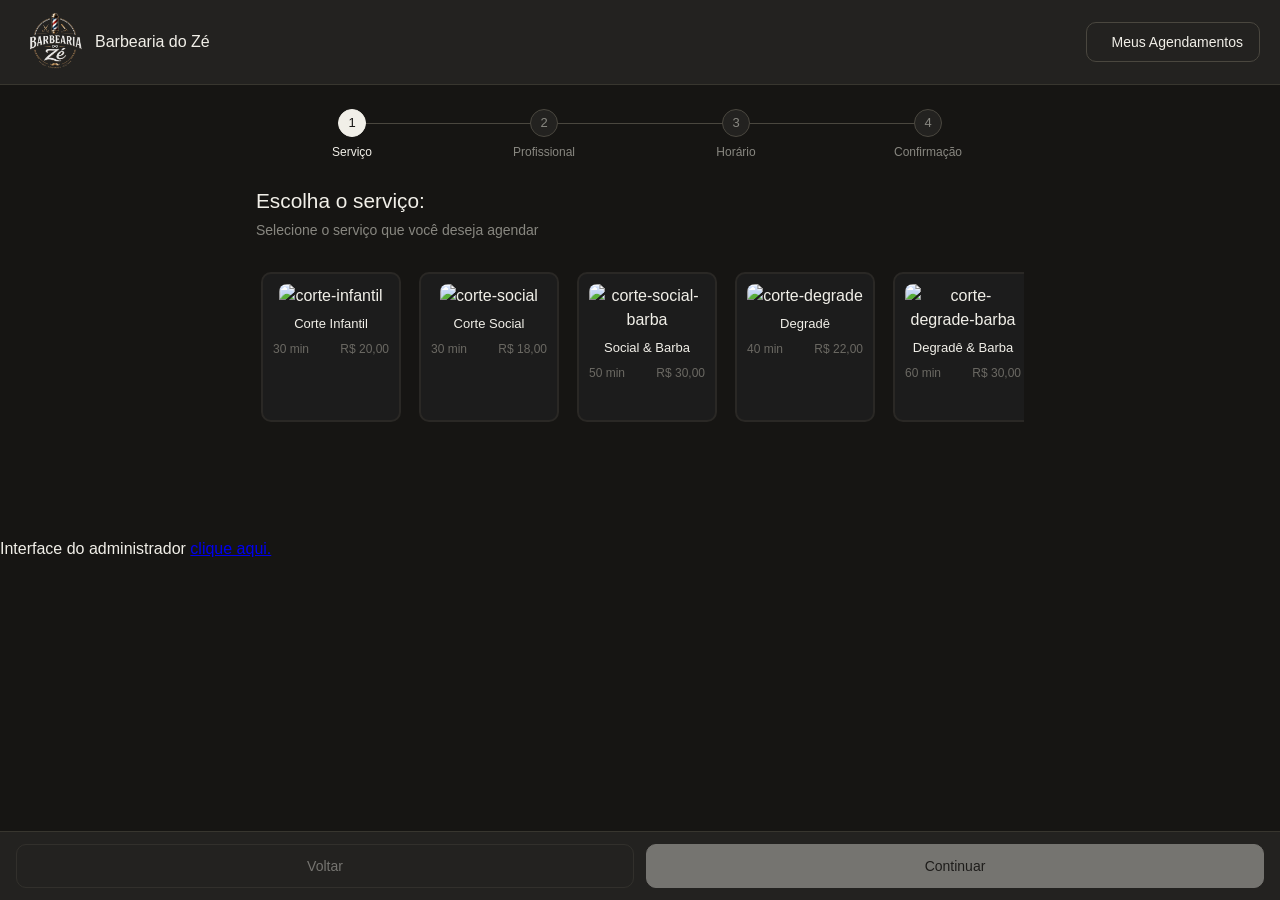
==== commit 9649a46b: "Alterando acesso provisorio a tela admin" ====
--- a/src/main/resources/static/index.html
+++ b/src/main/resources/static/index.html
@@ -119,7 +119,7 @@
     <div class="aviso" id="aviso"></div>
 
     <footer>
-        <p>Interface do administrador <a href="pages/admin.html" target="_blank">clique aqui.</a></p>
+        <p>Interface do administrador <a href="admin.html" target="_blank">clique aqui.</a></p>
     </footer>
 
     <script src="js/script.js"></script>
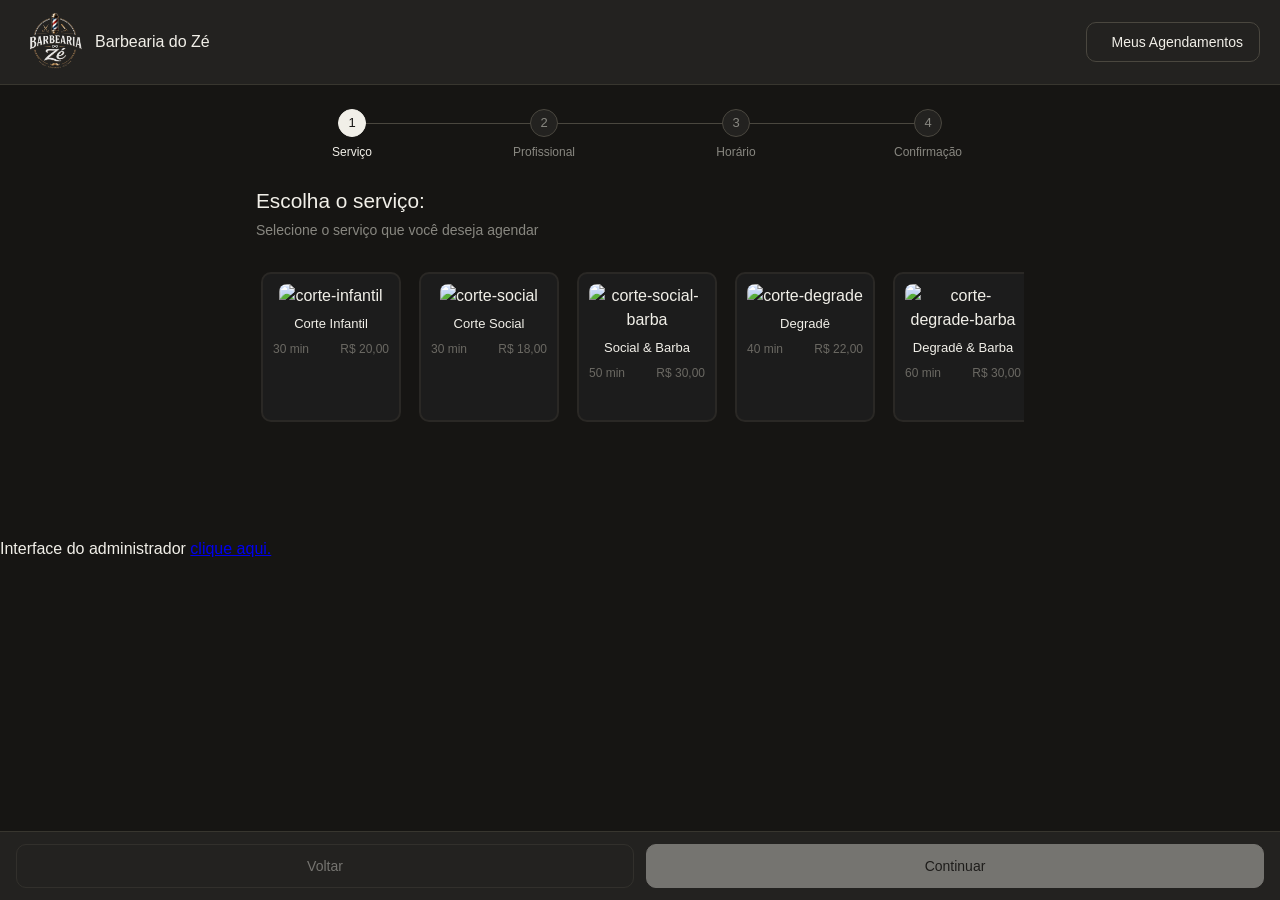
==== commit 2b875cbe: "alterando nova rota temporia para fluxo de outros atores" ====
--- a/src/main/resources/static/index.html
+++ b/src/main/resources/static/index.html
@@ -119,7 +119,7 @@
     <div class="aviso" id="aviso"></div>
 
     <footer>
-        <p>Interface do administrador <a href="admin.html" target="_blank">clique aqui.</a></p>
+        <p>Interface do administrador <a href="login.html" target="_blank">clique aqui.</a></p>
     </footer>
 
     <script src="js/script.js"></script>
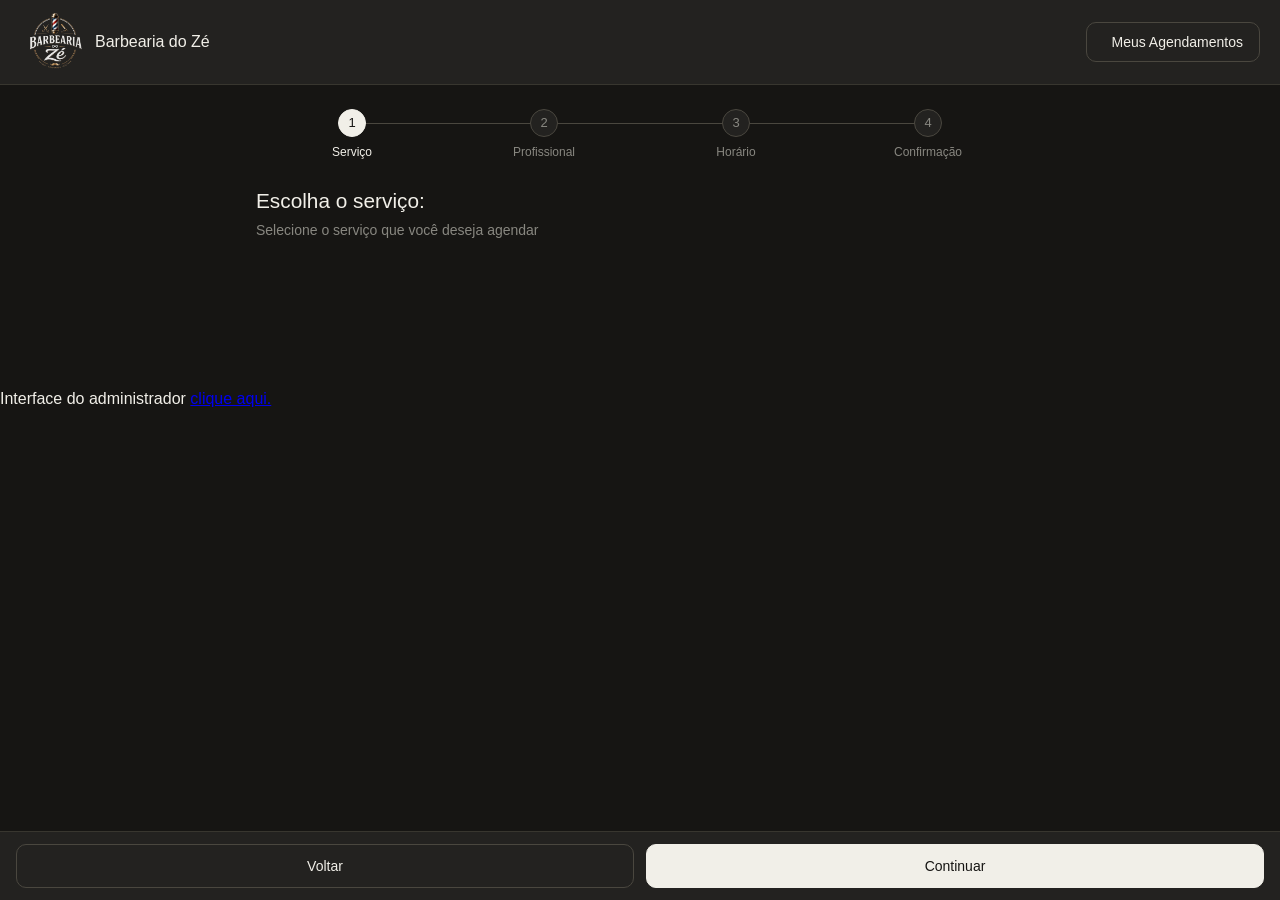
==== commit db1a58ff: "Alterando tela de agendamento rota admin e js individual" ====
--- a/src/main/resources/static/index.html
+++ b/src/main/resources/static/index.html
@@ -119,9 +119,9 @@
     <div class="aviso" id="aviso"></div>
 
     <footer>
-        <p>Interface do administrador <a href="login.html" target="_blank">clique aqui.</a></p>
+        <p>Interface do administrador <a href="autenticacao.html" target="_blank">clique aqui.</a></p>
     </footer>
 
-    <script src="js/script.js"></script>
+    <script src="js/agendamento.js"></script>
 </body>
 </html>
